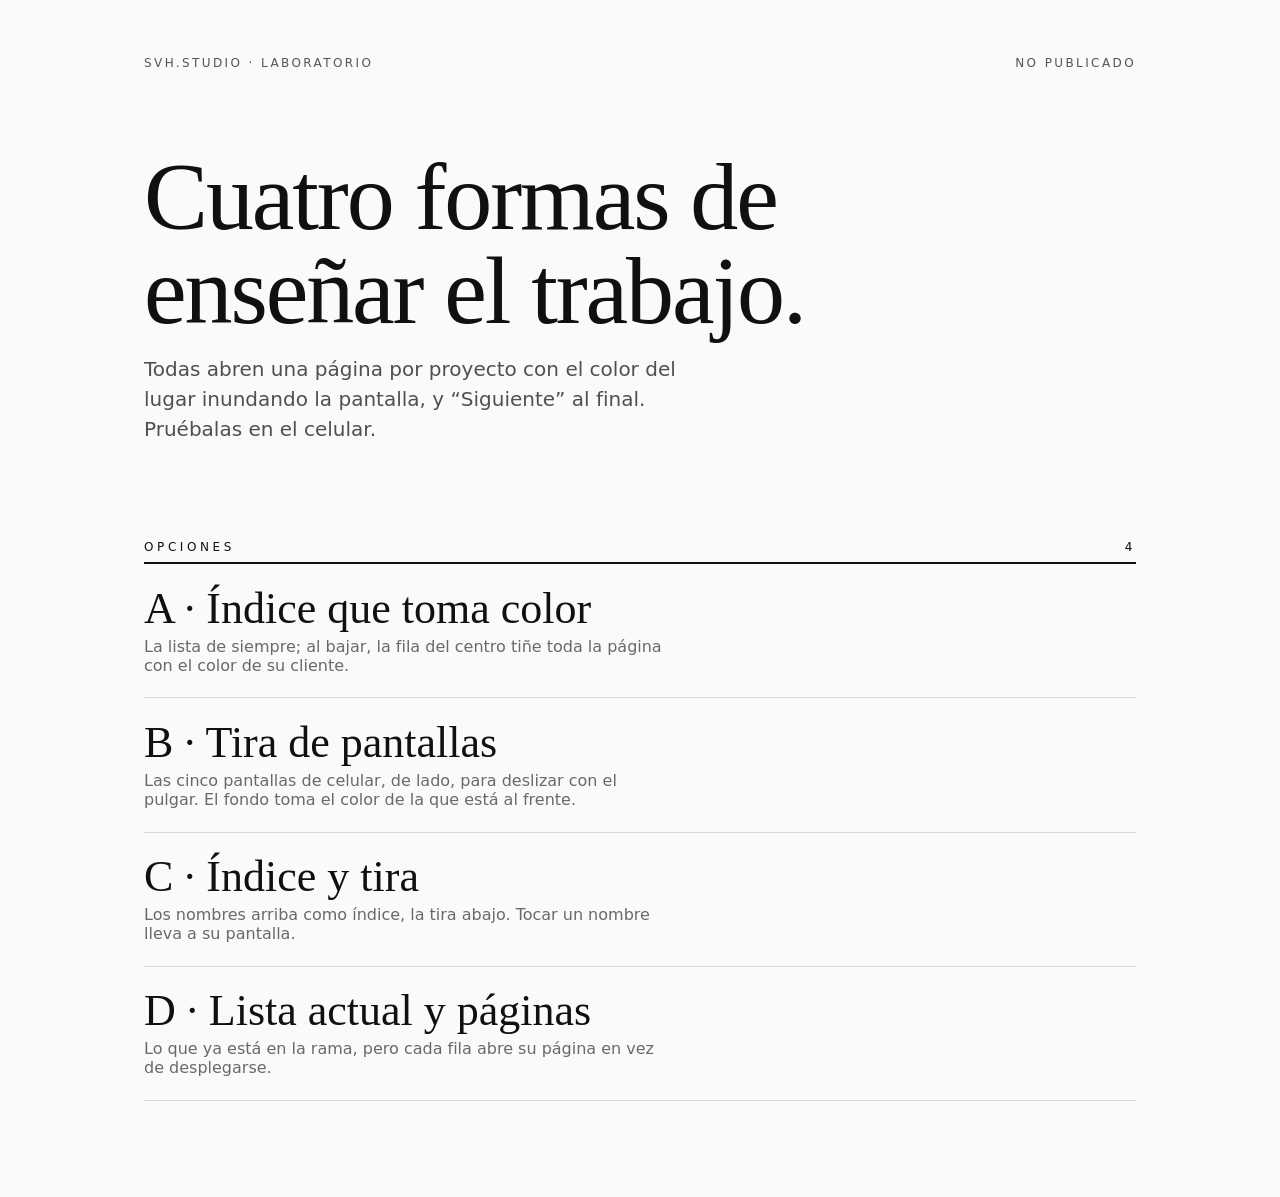
==== lab/index.html @ 39e462aa "Laboratorio: cuatro formas de enseñar el trabajo, para probar en el celular Co-Authored-By: Claude O" ====
<!doctype html><html lang="es"><head><meta charset="utf-8"><meta name="viewport" content="width=device-width,initial-scale=1">
<meta name="robots" content="noindex"><title>Laboratorio · Trabajo</title><link rel="stylesheet" href="/lab/lab.css">
<style>.op{display:block;padding:1.4rem 0;border-bottom:1px solid var(--svh-rule);text-decoration:none}
.op .n{font-family:var(--svh-serif);font-size:var(--t-row);line-height:1}.op .d{color:var(--svh-dim);margin-top:.4rem;max-width:52ch}</style></head><body>
<div class="wrap"><div class="eye"><span>svh.studio · laboratorio</span><span>No publicado</span></div>
<h1>Cuatro formas de enseñar el trabajo.</h1>
<p class="lede">Todas abren una página por proyecto con el color del lugar inundando la pantalla, y “Siguiente” al final. Pruébalas en el celular.</p>
<div class="label"><span>Opciones</span><span>4</span></div>
<a class="op" href="/lab/a-indice-color.html"><div class="n">A · Índice que toma color</div><div class="d">La lista de siempre; al bajar, la fila del centro tiñe toda la página con el color de su cliente.</div></a>
<a class="op" href="/lab/b-tira.html"><div class="n">B · Tira de pantallas</div><div class="d">Las cinco pantallas de celular, de lado, para deslizar con el pulgar. El fondo toma el color de la que está al frente.</div></a>
<a class="op" href="/lab/c-indice-tira.html"><div class="n">C · Índice y tira</div><div class="d">Los nombres arriba como índice, la tira abajo. Tocar un nombre lleva a su pantalla.</div></a>
<a class="op" href="/lab/d-lista.html"><div class="n">D · Lista actual y páginas</div><div class="d">Lo que ya está en la rama, pero cada fila abre su página en vez de desplegarse.</div></a>
</div></body></html>
---- lab/lab.css ----
@import url("/tokens.css");
@import url("/fonts.css");
*,*::before,*::after{box-sizing:border-box}
html{-webkit-text-size-adjust:100%}
body{margin:0;background:var(--bg,var(--svh-paper));color:var(--fg,var(--svh-ink));font-family:var(--svh-sans);
  transition:background-color .6s ease,color .6s ease}
a{color:inherit}
.wrap{max-width:66rem;margin:0 auto;padding:clamp(1.5rem,5vw,3.5rem) clamp(1rem,4vw,2rem) 6rem}
.eye{display:flex;justify-content:space-between;gap:1rem;font-size:.75rem;letter-spacing:.2em;text-transform:uppercase;opacity:.7}
.eye a{text-decoration:none}
h1{font-family:var(--svh-serif);font-weight:400;font-size:var(--t-display);line-height:.98;letter-spacing:-.022em;margin:clamp(2.5rem,10vw,5rem) 0 1rem;max-width:14ch}
h1 em{font-style:italic}
.lede{font-size:var(--t-lede);line-height:1.5;opacity:.72;max-width:44ch;margin:0}
.label{display:flex;justify-content:space-between;font-size:.75rem;letter-spacing:.3em;text-transform:uppercase;
  padding-bottom:.5rem;border-bottom:2px solid currentColor;margin-top:clamp(3rem,10vw,6rem)}
.nota{position:fixed;left:50%;bottom:1rem;translate:-50% 0;z-index:50;background:#101010;color:#F2EFEA;
  font-size:.75rem;letter-spacing:.08em;padding:.6rem 1rem;border-radius:999px;white-space:nowrap;text-decoration:none}
.serif{font-family:var(--svh-serif);font-weight:400}
img{display:block;max-width:100%}
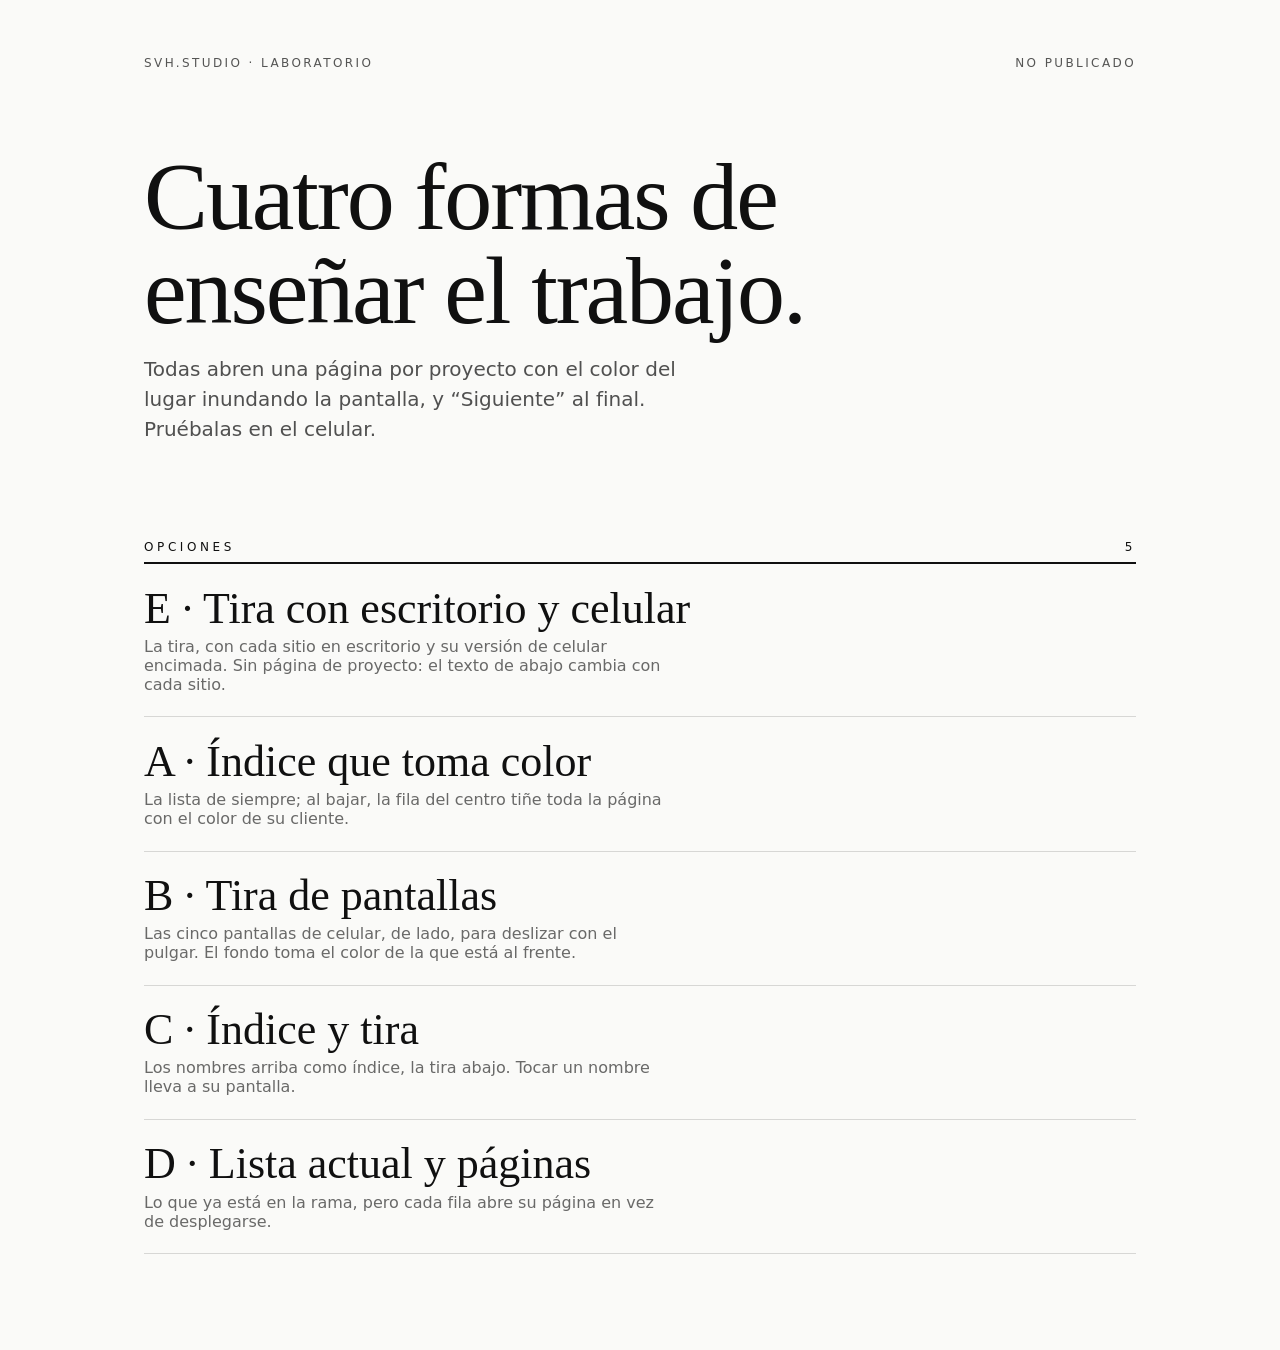
==== commit ef236496: "Laboratorio E: la tira con escritorio y celular, sin página de proyecto Co-Authored-By: Claude Opus " ====
--- a/lab/index.html
+++ b/lab/index.html
@@ -5,7 +5,8 @@
 <div class="wrap"><div class="eye"><span>svh.studio · laboratorio</span><span>No publicado</span></div>
 <h1>Cuatro formas de enseñar el trabajo.</h1>
 <p class="lede">Todas abren una página por proyecto con el color del lugar inundando la pantalla, y “Siguiente” al final. Pruébalas en el celular.</p>
-<div class="label"><span>Opciones</span><span>4</span></div>
+<div class="label"><span>Opciones</span><span>5</span></div>
+<a class="op" href="/lab/e-tira-doble.html"><div class="n">E · Tira con escritorio y celular</div><div class="d">La tira, con cada sitio en escritorio y su versión de celular encimada. Sin página de proyecto: el texto de abajo cambia con cada sitio.</div></a>
 <a class="op" href="/lab/a-indice-color.html"><div class="n">A · Índice que toma color</div><div class="d">La lista de siempre; al bajar, la fila del centro tiñe toda la página con el color de su cliente.</div></a>
 <a class="op" href="/lab/b-tira.html"><div class="n">B · Tira de pantallas</div><div class="d">Las cinco pantallas de celular, de lado, para deslizar con el pulgar. El fondo toma el color de la que está al frente.</div></a>
 <a class="op" href="/lab/c-indice-tira.html"><div class="n">C · Índice y tira</div><div class="d">Los nombres arriba como índice, la tira abajo. Tocar un nombre lleva a su pantalla.</div></a>
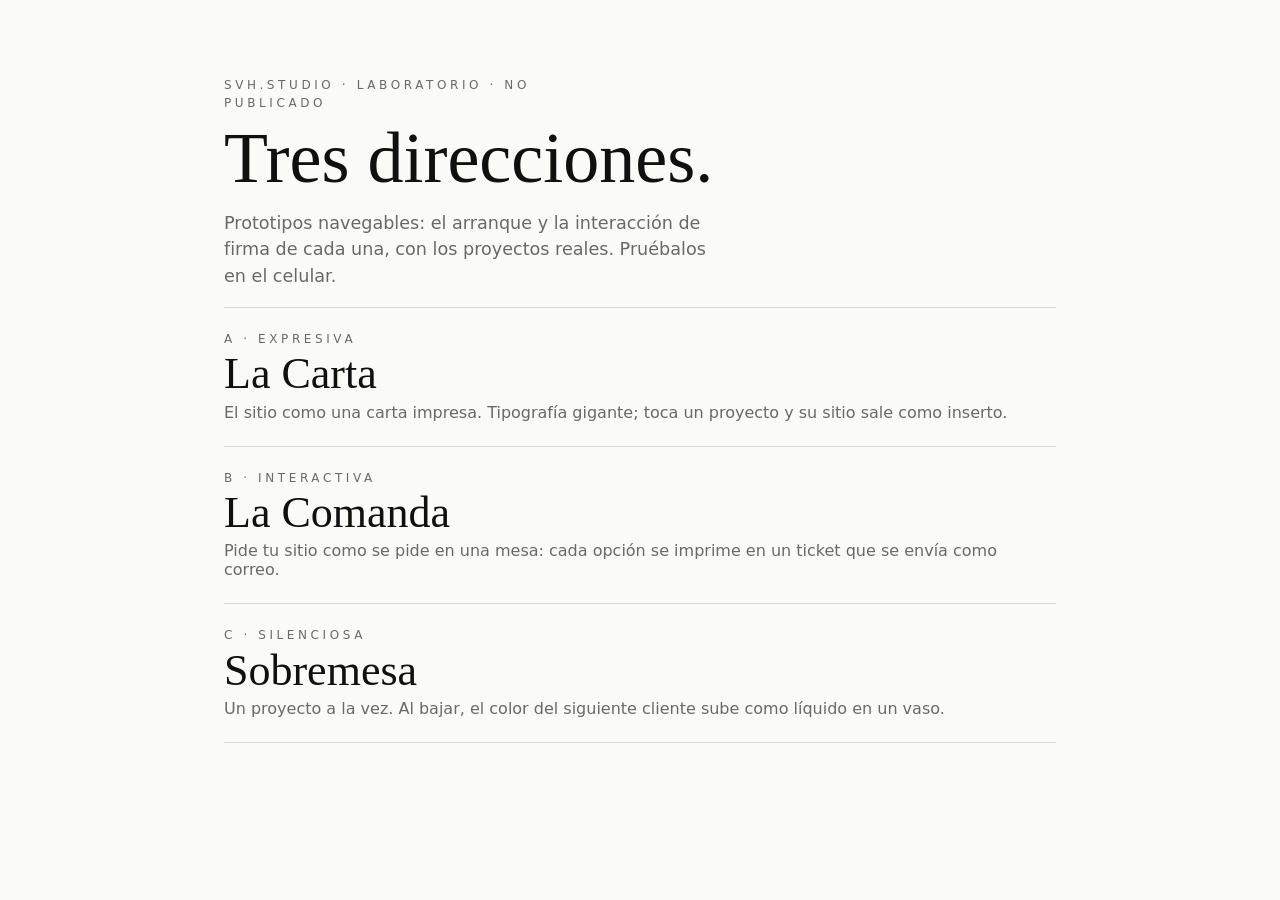
==== commit a2330423: "Laboratorio: tres direcciones (La Carta, La Comanda, Sobremesa) Prototipos navegables del arranque y" ====
--- a/lab/index.html
+++ b/lab/index.html
@@ -1,14 +1,19 @@
 <!doctype html><html lang="es"><head><meta charset="utf-8"><meta name="viewport" content="width=device-width,initial-scale=1">
-<meta name="robots" content="noindex"><title>Laboratorio · Trabajo</title><link rel="stylesheet" href="/lab/lab.css">
-<style>.op{display:block;padding:1.4rem 0;border-bottom:1px solid var(--svh-rule);text-decoration:none}
-.op .n{font-family:var(--svh-serif);font-size:var(--t-row);line-height:1}.op .d{color:var(--svh-dim);margin-top:.4rem;max-width:52ch}</style></head><body>
-<div class="wrap"><div class="eye"><span>svh.studio · laboratorio</span><span>No publicado</span></div>
-<h1>Cuatro formas de enseñar el trabajo.</h1>
-<p class="lede">Todas abren una página por proyecto con el color del lugar inundando la pantalla, y “Siguiente” al final. Pruébalas en el celular.</p>
-<div class="label"><span>Opciones</span><span>5</span></div>
-<a class="op" href="/lab/e-tira-doble.html"><div class="n">E · Tira con escritorio y celular</div><div class="d">La tira, con cada sitio en escritorio y su versión de celular encimada. Sin página de proyecto: el texto de abajo cambia con cada sitio.</div></a>
-<a class="op" href="/lab/a-indice-color.html"><div class="n">A · Índice que toma color</div><div class="d">La lista de siempre; al bajar, la fila del centro tiñe toda la página con el color de su cliente.</div></a>
-<a class="op" href="/lab/b-tira.html"><div class="n">B · Tira de pantallas</div><div class="d">Las cinco pantallas de celular, de lado, para deslizar con el pulgar. El fondo toma el color de la que está al frente.</div></a>
-<a class="op" href="/lab/c-indice-tira.html"><div class="n">C · Índice y tira</div><div class="d">Los nombres arriba como índice, la tira abajo. Tocar un nombre lleva a su pantalla.</div></a>
-<a class="op" href="/lab/d-lista.html"><div class="n">D · Lista actual y páginas</div><div class="d">Lo que ya está en la rama, pero cada fila abre su página en vez de desplegarse.</div></a>
+<meta name="robots" content="noindex"><title>Tres direcciones · SvH Studio</title>
+<link rel="stylesheet" href="/fonts.css"><link rel="stylesheet" href="/tokens.css">
+<style>body{margin:0;background:#FAFAF8;color:#101010;font-family:var(--svh-sans)}
+.w{max-width:52rem;margin:0 auto;padding:clamp(2rem,6vw,4rem) 1.5rem}
+h1{font-family:var(--svh-serif);font-weight:400;font-size:clamp(2.5rem,8vw,4.5rem);line-height:.95;margin:0 0 1rem}
+p{color:rgba(16,16,16,.62);max-width:44ch;font-size:1.1rem;line-height:1.5}
+a.op{display:grid;gap:.4rem;padding:1.5rem 0;border-top:1px solid rgba(16,16,16,.15);text-decoration:none;color:inherit}
+a.op:last-of-type{border-bottom:1px solid rgba(16,16,16,.15)}
+.l{font-size:.75rem;letter-spacing:.3em;text-transform:uppercase;color:rgba(16,16,16,.62)}
+.n{font-family:var(--svh-serif);font-size:clamp(1.75rem,5vw,2.75rem);line-height:1}
+.d{color:rgba(16,16,16,.62)}</style></head><body><div class="w">
+<p class="l">svh.studio · laboratorio · no publicado</p>
+<h1>Tres direcciones.</h1>
+<p>Prototipos navegables: el arranque y la interacción de firma de cada una, con los proyectos reales. Pruébalos en el celular.</p>
+<a class="op" href="/lab/a-carta.html"><span class="l">A · Expresiva</span><span class="n">La Carta</span><span class="d">El sitio como una carta impresa. Tipografía gigante; toca un proyecto y su sitio sale como inserto.</span></a>
+<a class="op" href="/lab/b-comanda.html"><span class="l">B · Interactiva</span><span class="n">La Comanda</span><span class="d">Pide tu sitio como se pide en una mesa: cada opción se imprime en un ticket que se envía como correo.</span></a>
+<a class="op" href="/lab/c-sobremesa.html"><span class="l">C · Silenciosa</span><span class="n">Sobremesa</span><span class="d">Un proyecto a la vez. Al bajar, el color del siguiente cliente sube como líquido en un vaso.</span></a>
 </div></body></html>
--- a/fonts.css
+++ b/fonts.css
@@ -0,0 +1,45 @@
+/* ==========================================================================
+   SvH STUDIO — tipografía autoalojada.
+   64 KB en total, servidos desde el mismo dominio: sin DNS a terceros, sin
+   CSS bloqueante de fonts.googleapis.com. En celular con datos eso importa.
+
+   Los respaldos llevan métricas medidas en el navegador (canvas, no
+   estimación), así que la página no reflowea cuando entra la fuente real:
+   Instrument Serif mide 75.0% de Georgia y Archivo 98.3% de Helvetica Neue.
+   ========================================================================== */
+
+@font-face{
+  font-family:"Instrument Serif";
+  font-style:normal; font-weight:400; font-display:swap;
+  src:url("/fonts/instrument-serif-latin.woff2") format("woff2");
+  unicode-range:U+0000-00FF,U+0131,U+0152-0153,U+02BB-02BC,U+02C6,U+02DA,U+02DC,
+    U+0304,U+0308,U+0329,U+2000-206F,U+20AC,U+2122,U+2191,U+2193,U+2212,U+2215,U+FEFF,U+FFFD;
+}
+@font-face{
+  font-family:"Instrument Serif";
+  font-style:italic; font-weight:400; font-display:swap;
+  src:url("/fonts/instrument-serif-italic-latin.woff2") format("woff2");
+  unicode-range:U+0000-00FF,U+0131,U+0152-0153,U+02BB-02BC,U+02C6,U+02DA,U+02DC,
+    U+0304,U+0308,U+0329,U+2000-206F,U+20AC,U+2122,U+2191,U+2193,U+2212,U+2215,U+FEFF,U+FFFD;
+}
+@font-face{
+  font-family:"Archivo";
+  font-style:normal; font-weight:400 700; font-display:swap;
+  src:url("/fonts/archivo-var-latin.woff2") format("woff2");
+  unicode-range:U+0000-00FF,U+0131,U+0152-0153,U+02BB-02BC,U+02C6,U+02DA,U+02DC,
+    U+0304,U+0308,U+0329,U+2000-206F,U+20AC,U+2122,U+2191,U+2193,U+2212,U+2215,U+FEFF,U+FFFD;
+}
+
+/* Respaldos con métricas ajustadas — matan el salto de maquetación.
+   size-adjust = ancho real / ancho del respaldo, medido.
+   ascent y descent = los del tipo real, divididos entre el size-adjust. */
+@font-face{
+  font-family:"Instrument Serif respaldo";
+  src:local("Georgia");
+  size-adjust:75%; ascent-override:132%; descent-override:41.3%; line-gap-override:0%;
+}
+@font-face{
+  font-family:"Archivo respaldo";
+  src:local("Helvetica Neue"),local("Arial");
+  size-adjust:98.3%; ascent-override:89.5%; descent-override:21.4%; line-gap-override:0%;
+}
--- a/tokens.css
+++ b/tokens.css
@@ -0,0 +1,96 @@
+/* ==========================================================================
+   SvH STUDIO — DESIGN TOKENS · dirección "Índice"
+   Fuente única de color, tipo, espacio y movimiento.
+   Enlazar antes de site.css.
+
+   TESIS
+   El estudio no tiene color de acento. La página es tinta sobre papel y el
+   único color del sitio es el de los lugares del cliente.
+
+   El color del cliente al frente de Trabajo tiñe toda la página; sobre
+   él, la tinta se vuelve marfil (ver body.tinto en site.css).
+   ========================================================================== */
+:root{
+  /* ---------------------------------------------------------------- COLOR */
+  --svh-paper:      #FAFAF8;   /* papel — nunca blanco puro */
+  --svh-ink:        #101010;   /* tinta — nunca #000 */
+  /* .62 no es estético: es el mínimo que pasa WCAG AA sobre el papel.
+     A .54 daba 4.02:1 y toda la letra secundaria del sitio reprobaba. */
+  --svh-dim:        rgba(16,16,16,.62);   /* descripciones, etiquetas — 5.2:1 */
+  --svh-faint:      rgba(16,16,16,.40);   /* separadores, nunca texto */
+  --svh-rule:       rgba(16,16,16,.15);   /* filete del índice */
+  --svh-guia:       rgba(16,16,16,.19);   /* guía de puntos, en reposo */
+  --svh-guia-viva:  rgba(16,16,16,.40);   /* guía de puntos, al pasar encima */
+  --svh-subraya:    rgba(16,16,16,.32);   /* subrayado de enlace en reposo */
+  --svh-rule-hard:  #101010;              /* filete que abre un grupo */
+  --svh-on-tint:      #F2EFEA;            /* texto sobre el color del lugar */
+  --svh-on-tint-soft: rgba(242,239,234,.74); /* secundario sobre el lugar */
+
+  /* Color del lugar — lo aporta cada fila, no el sistema.
+     Se sobrescribe con --lugar en el elemento. */
+  --lugar: #101010;
+
+  /* ----------------------------------------------------------------- TIPO */
+  --svh-serif: "Instrument Serif", "Instrument Serif respaldo", Georgia, "Times New Roman", serif;
+  --svh-sans:  "Archivo", "Archivo respaldo", system-ui, -apple-system, "Helvetica Neue", sans-serif;
+
+  /* Escala fluida — móvil primero. min → max en px al margen. */
+  /* El titular llena el ancho del celular: a 13.5vw "Diseño y desarrollo",
+     el renglón más largo, ocupa ~93% de la columna y cabe desde 320px. */
+  --t-display:  clamp(2.5rem, 13.5vw, 6rem);       /*  43 →  96  frontispicio */
+  --t-row:      clamp(1.5rem, 6.2vw, 2.75rem);     /*  24 →  44  nombre de fila */
+  --t-value:    clamp(1.25rem, 4.6vw, 2rem);       /*  20 →  32  acción, colofón */
+  --t-lede:     clamp(1rem, 3.7vw, 1.25rem);       /*  16 →  20  la frase: entrada, contexto, bio */
+  --t-body:     1rem;                              /*        16  cuerpo */
+  --t-desc:     1rem;                              /*        16  descripción de fila */
+  --t-small:    0.75rem;                           /*        12  pie, secundario */
+  --t-label:    0.75rem;                           /*        12  etiqueta de grupo */
+  --t-eyebrow:  0.75rem;                           /*        12  ojo superior */
+
+  /* Tracking */
+  --ls-display: -.022em;
+  --ls-row:     -.015em;
+  --ls-eyebrow:  .2em;
+  --ls-label:    .3em;   /* etiquetas de grupo */
+  --ls-names:    .13em;  /* línea de clientes */
+
+  /* Interlínea */
+  --lh-display: .94;
+  --lh-tight:   1;
+  --lh-snug:    1.42;
+  --lh-body:    1.55;
+
+  /* ---------------------------------------------------------------- ESPACIO */
+  /* Retícula de 4px — todo padding, margen y gap aterriza aquí */
+  --s1:.25rem; --s2:.5rem;  --s3:.75rem; --s4:1rem;   --s5:1.25rem;
+  --s6:1.5rem; --s8:2rem;   --s10:2.5rem; --s12:3rem; --s16:4rem;
+  --s20:5rem;  --s24:6rem;
+
+  /* Ritmo vertical — el índice respira por grupo, no por elemento */
+  /* UN SOLO salto entre secciones, y uno solo entre la etiqueta y lo que
+     etiqueta. Antes había cinco valores distintos que medían casi igual. */
+  --rhythm-group: clamp(4rem, 11vw, 6.5rem);      /* entre secciones · 64 → 104 */
+  --after-label:  clamp(1.5rem, 3vw, 2rem);       /* filete → contenido · 24 → 32 */
+  --rhythm-page:  clamp(2rem, 6vw, 4rem);         /* margen superior */
+  --rhythm-foot:  clamp(4rem, 12vw, 9rem);        /* margen inferior */
+
+  /* --------------------------------------------------------------- LAYOUT */
+  --maxw:   920px;    /* medida de índice, no de tabla. 1120 estiraba las filas. */
+  --gutter: clamp(1.5rem, 5vw, 3.5rem);
+  --touch:  44px;
+  /* Borde izquierdo real de la columna de contenido. Lo usa todo lo que
+     sangra a 100vw pero cuyo TEXTO debe seguir alineado con el índice. */
+  --edge:   max(var(--gutter), calc(50vw - (var(--maxw) / 2) + var(--gutter)));
+
+  /* Ancho de la columna de texto, y de cada lámina de Trabajo. */
+  --colw:   calc(min(100vw, var(--maxw)) - 2 * var(--gutter));
+
+  /* ---------------------------------------------------- MOVIMIENTO
+     Dos curvas. "Sale" para todo lo que llega (entra rápido, se asienta
+     largo); "rápida" para hover y foco. El movimiento grande del sitio no
+     tiene curva: lo lleva el dedo, cuadro a cuadro, en la tira. */
+  --ease-sale:   cubic-bezier(.16,1,.3,1);
+  --ease-media:  cubic-bezier(.65,0,.35,1);
+  --motion-fast: .18s cubic-bezier(.4,0,.2,1);    /* hover, foco */
+  --focus:       2px solid var(--svh-ink);
+}
